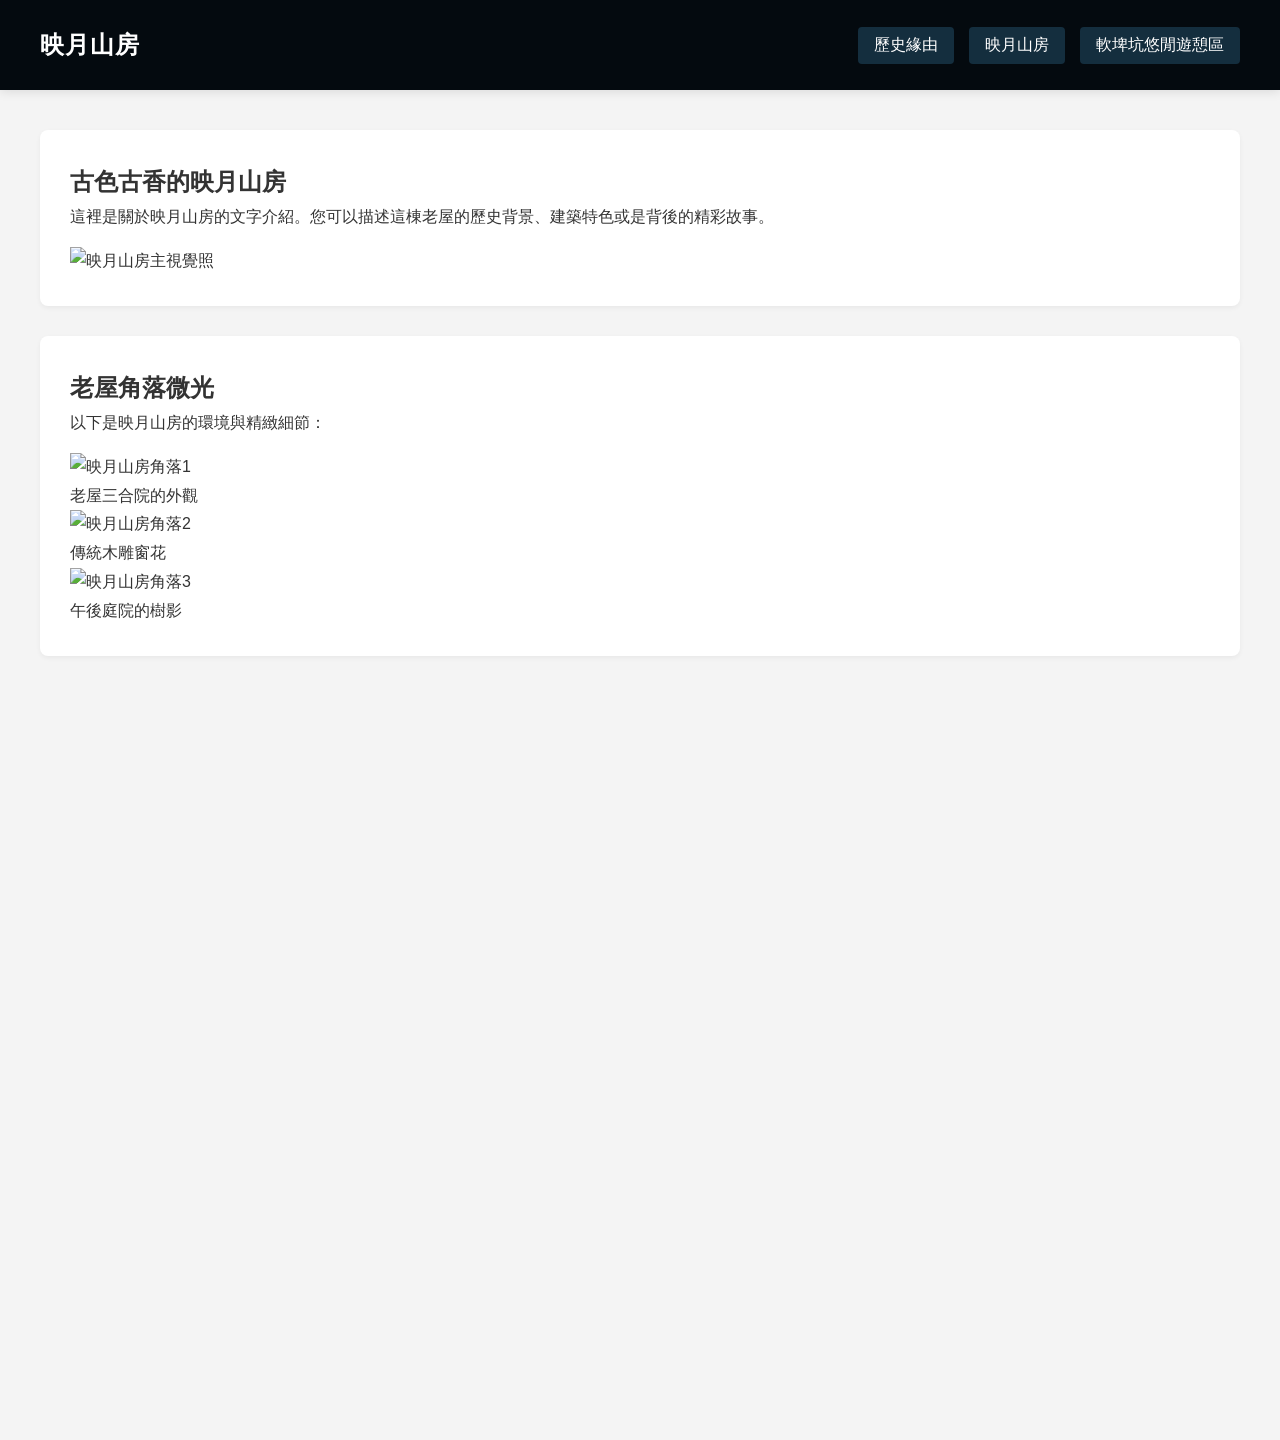
==== oldhouse.html @ 1957b660 "Add files via upload" ====
<!DOCTYPE html>
<html lang="zh-TW">
<head>
    <meta charset="UTF-8">
    <meta name="viewport" content="width=device-width, initial-scale=1.0">
    <title>映月山房</title>
    <link rel="stylesheet" href="style.css">
</head>
<body>

    <header class="top-banner">
        <div class="banner-title">映月山房</div>
        <div class="banner-buttons">
            <a class="nav-btn" href="index.html">歷史緣由</a>
            <a class="nav-btn" href="oldhouse.html">映月山房</a>
            <a class="nav-btn" href="soft_lane.html">軟埤坑悠閒遊憩區</a>
        </div>
    </header>

    <main class="main-content">
        
        <section class="content-section">
            <h2>古色古香的映月山房</h2>
            <p style="margin-bottom: 15px;">這裡是關於映月山房的文字介紹。您可以描述這棟老屋的歷史背景、建築特色或是背後的精彩故事。</p>
            
            <img class="page-img" src="images/oldhouse_main.jpg" alt="映月山房主視覺照">
        </section>

        <section class="content-section">
            <h2>老屋角落微光</h2>
            <p style="margin-bottom: 15px;">以下是映月山房的環境與精緻細節：</p>
            
            <div class="image-grid">
                <div class="grid-item">
                    <img src="images/photo1.jpg" alt="映月山房角落1">
                    <p class="img-caption">老屋三合院的外觀</p>
                </div>
                <div class="grid-item">
                    <img src="images/photo2.jpg" alt="映月山房角落2">
                    <p class="img-caption">傳統木雕窗花</p>
                </div>
                <div class="grid-item">
                    <img src="images/photo3.jpg" alt="映月山房角落3">
                    <p class="img-caption">午後庭院的樹影</p>
                </div>
            </div>
        </section>

    </main>

</body>
</html>
---- style.css ----
/* 基礎設定，清除預設邊距 */
* {
    margin: 0;
    padding: 0;
    box-sizing: border-box;
}

body {
    font-family: "Helvetica Neue", Arial, "Noto Sans TC", sans-serif;
    background-color: #f4f4f4;
    color: #333;
}

/* 頂部固定橫幅 (佔畫面高度 10vh) */
.top-banner {
    position: fixed;
    top: 0;
    left: 0;
    width: 100%;
    height: 10vh; /* 畫面高度的 10% */
    background-color: #040a0f;
    color: #ffffff;
    display: flex;
    justify-content: space-between; /* 讓左右兩端對齊 */
    align-items: center; /* 垂直居中 */
    padding: 0 40px;
    box-shadow: 0 2px 10px rgba(0,0,0,0.1);
    z-index: 1000; /* 確保橫幅永遠在最上層 */
}

/* 左側標題 */
.banner-title {
    font-size: 1.5rem;
    font-weight: bold;
    letter-spacing: 1px;
}

/* 右側按鈕區塊 */
.banner-buttons {
    display: flex;
    gap: 15px; /* 按鈕之間的間距 */
}

/* 按鈕樣式 (已修正為超連結 <a> 的專用樣式) */
.nav-btn {
    background-color: #142e3e;
    color: white;
    border: none;
    padding: 8px 16px;
    font-size: 1rem;
    border-radius: 4px;
    cursor: pointer;
    text-decoration: none; /* 移除超連結下底線 */
    display: inline-block; /* 讓 padding 維持效果 */
    transition: background 0.3s ease;
}

.nav-btn:hover {
    background-color: #2980b9; /* 滑鼠懸停時變深 */
}

/* 下方可捲動的主內容區塊 */
.main-content {
    margin-top: 10vh; /* 關鍵：空出 10vh 的上方空間，避免內容被橫幅遮住 */
    padding: 40px;
    min-height: 150vh; /* 故意製造超過畫面的高度，以便測試捲動效果 */
    line-height: 1.8;
}

/* 內容中的裝飾區塊（測試捲動用） */
.content-section {
    background: white;
    padding: 30px;
    margin-bottom: 30px;
    border-radius: 8px;
    box-shadow: 0 2px 5px rgba(0,0,0,0.05);
}
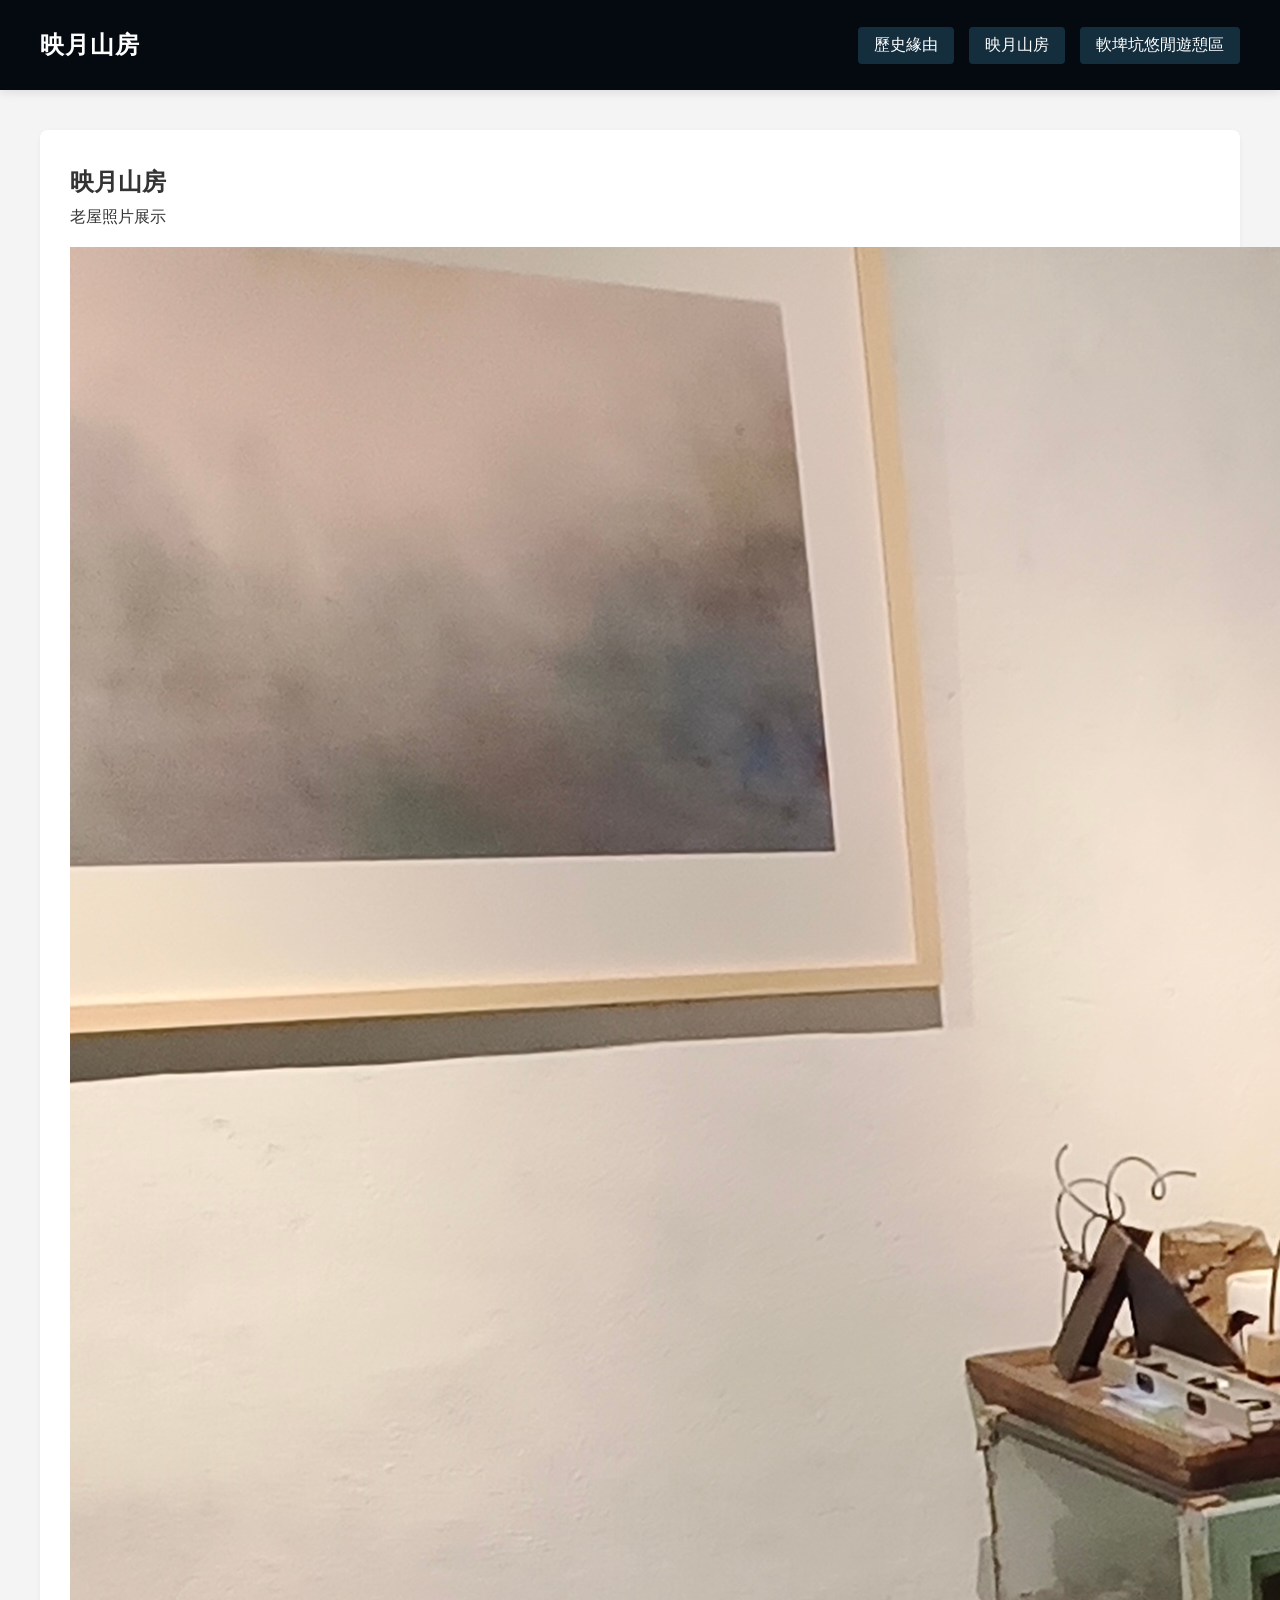
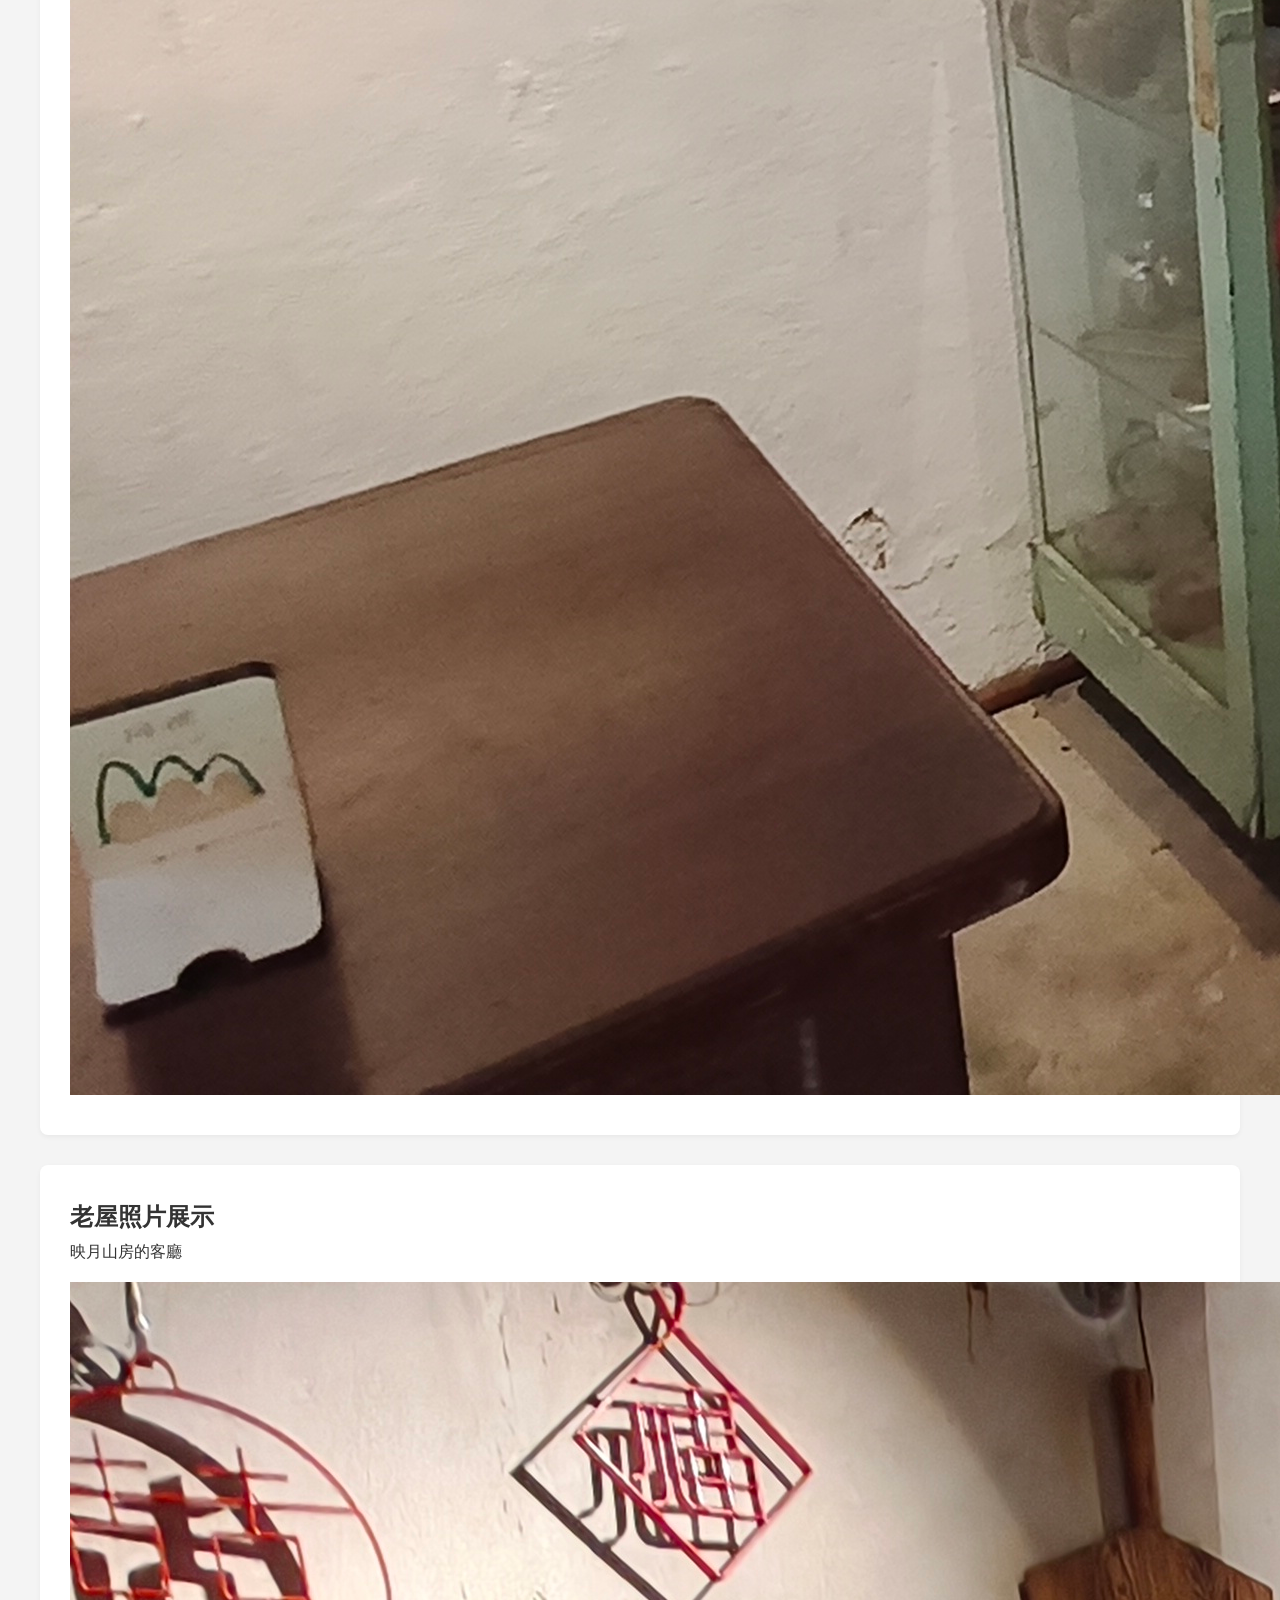
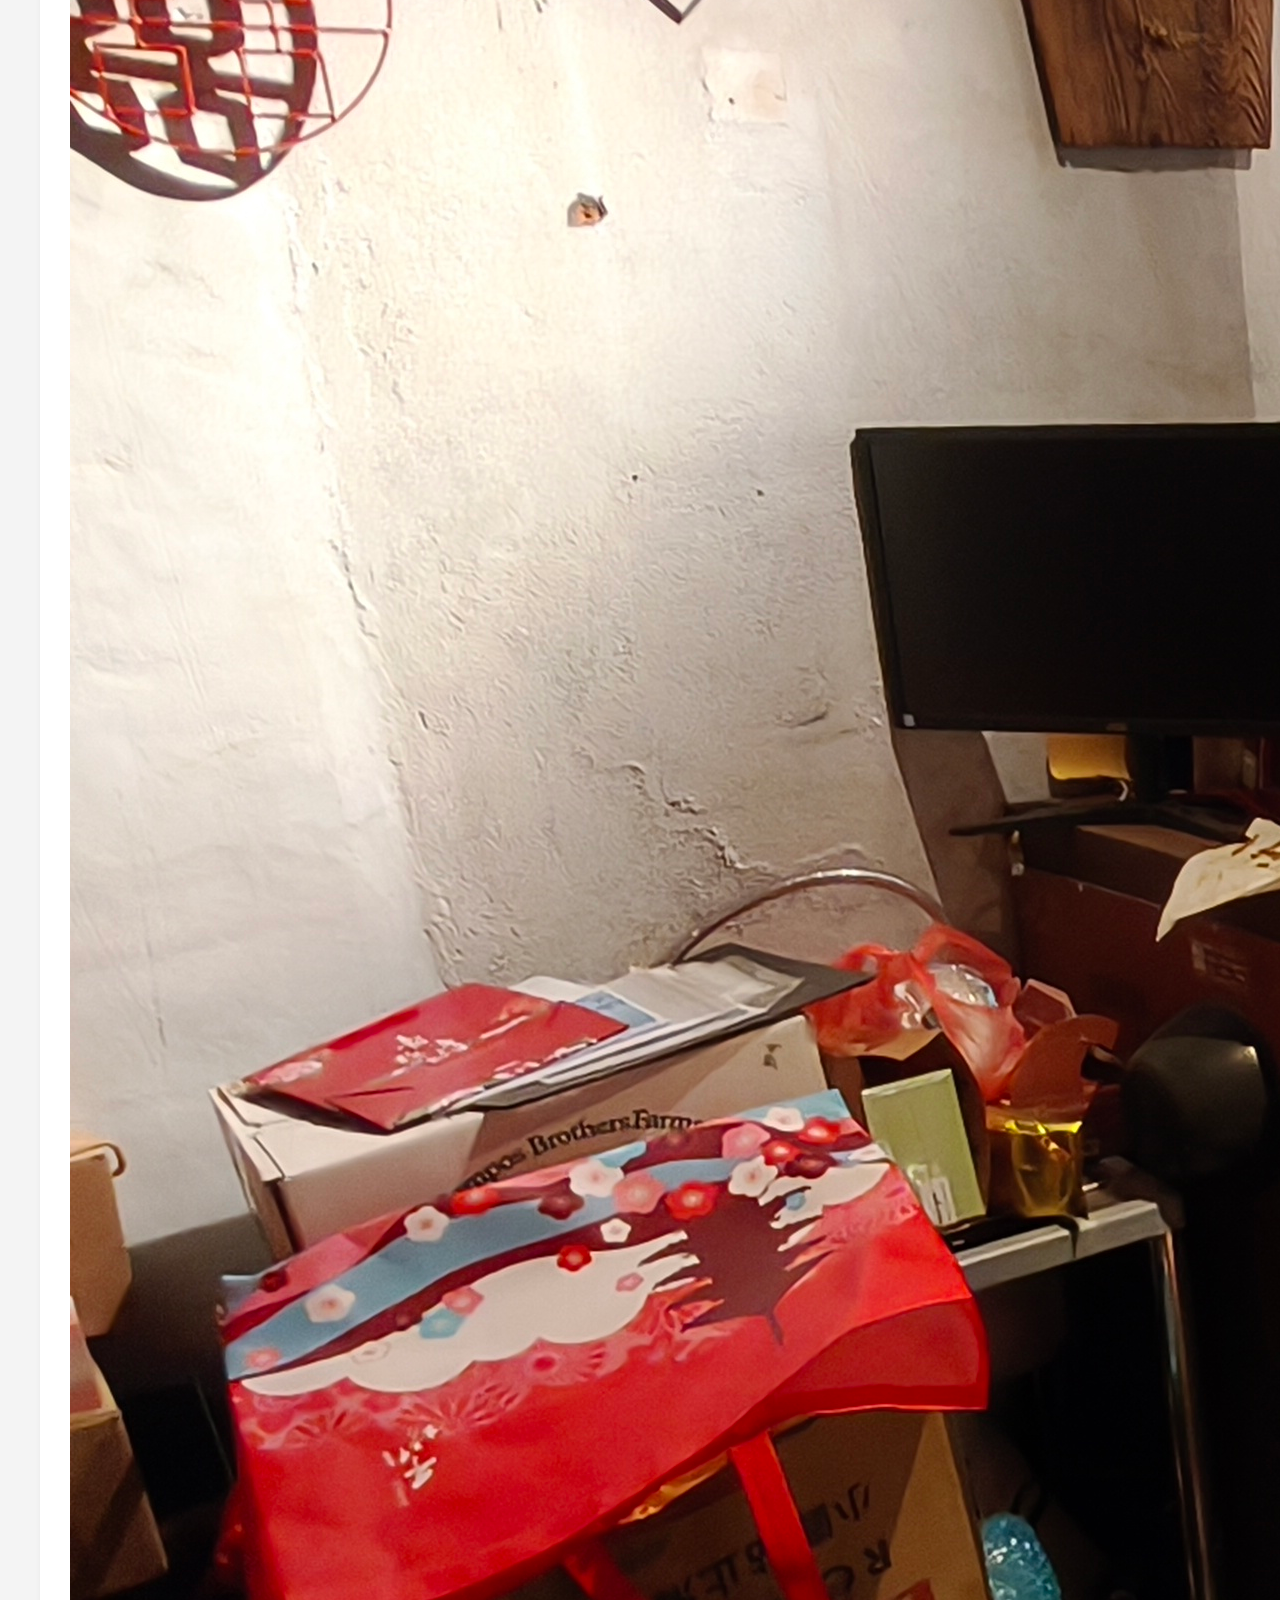
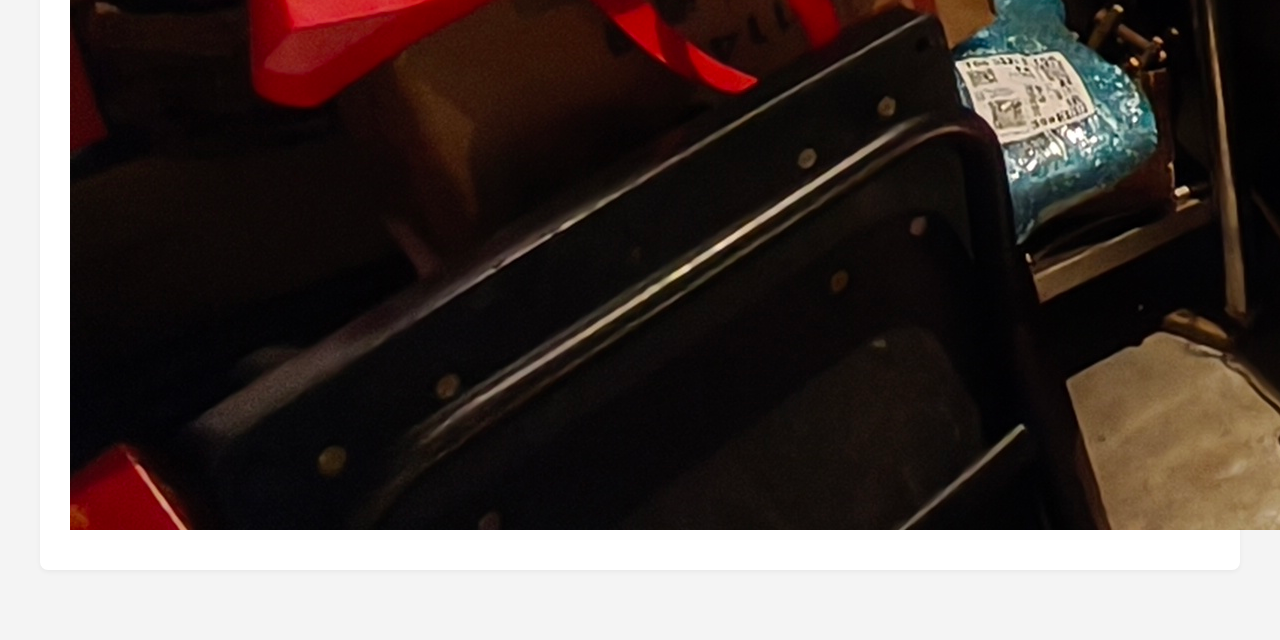
==== commit 2196bb67: "Update oldhouse.html" ====
--- a/oldhouse.html
+++ b/oldhouse.html
@@ -13,35 +13,27 @@
         <div class="banner-buttons">
             <a class="nav-btn" href="index.html">歷史緣由</a>
             <a class="nav-btn" href="oldhouse.html">映月山房</a>
-            <a class="nav-btn" href="soft_lane.html">軟埤坑悠閒遊憩區</a>
+            <a class="nav-btn" href="Ruanpikeng.html">軟埤坑悠閒遊憩區</a>
         </div>
     </header>
 
     <main class="main-content">
         
         <section class="content-section">
-            <h2>古色古香的映月山房</h2>
-            <p style="margin-bottom: 15px;">這裡是關於映月山房的文字介紹。您可以描述這棟老屋的歷史背景、建築特色或是背後的精彩故事。</p>
+            <h2>映月山房</h2>
+            <p style="margin-bottom: 15px;">老屋照片展示</p>
             
-            <img class="page-img" src="images/oldhouse_main.jpg" alt="映月山房主視覺照">
+            <img class="page-img" src="/image/house1.jpg" alt="映月山房主視覺照">
         </section>
 
         <section class="content-section">
-            <h2>老屋角落微光</h2>
-            <p style="margin-bottom: 15px;">以下是映月山房的環境與精緻細節：</p>
+            <h2>老屋照片展示</h2>
+            <p style="margin-bottom: 15px;">映月山房的客廳</p>
             
             <div class="image-grid">
                 <div class="grid-item">
-                    <img src="images/photo1.jpg" alt="映月山房角落1">
-                    <p class="img-caption">老屋三合院的外觀</p>
-                </div>
-                <div class="grid-item">
-                    <img src="images/photo2.jpg" alt="映月山房角落2">
-                    <p class="img-caption">傳統木雕窗花</p>
-                </div>
-                <div class="grid-item">
-                    <img src="images/photo3.jpg" alt="映月山房角落3">
-                    <p class="img-caption">午後庭院的樹影</p>
+                    <img src="/image/house2.jpg" alt="映月山房角落1">
+                    <p class="img-caption"></p>
                 </div>
             </div>
         </section>
@@ -49,4 +41,4 @@
     </main>
 
 </body>
-</html>+</html>
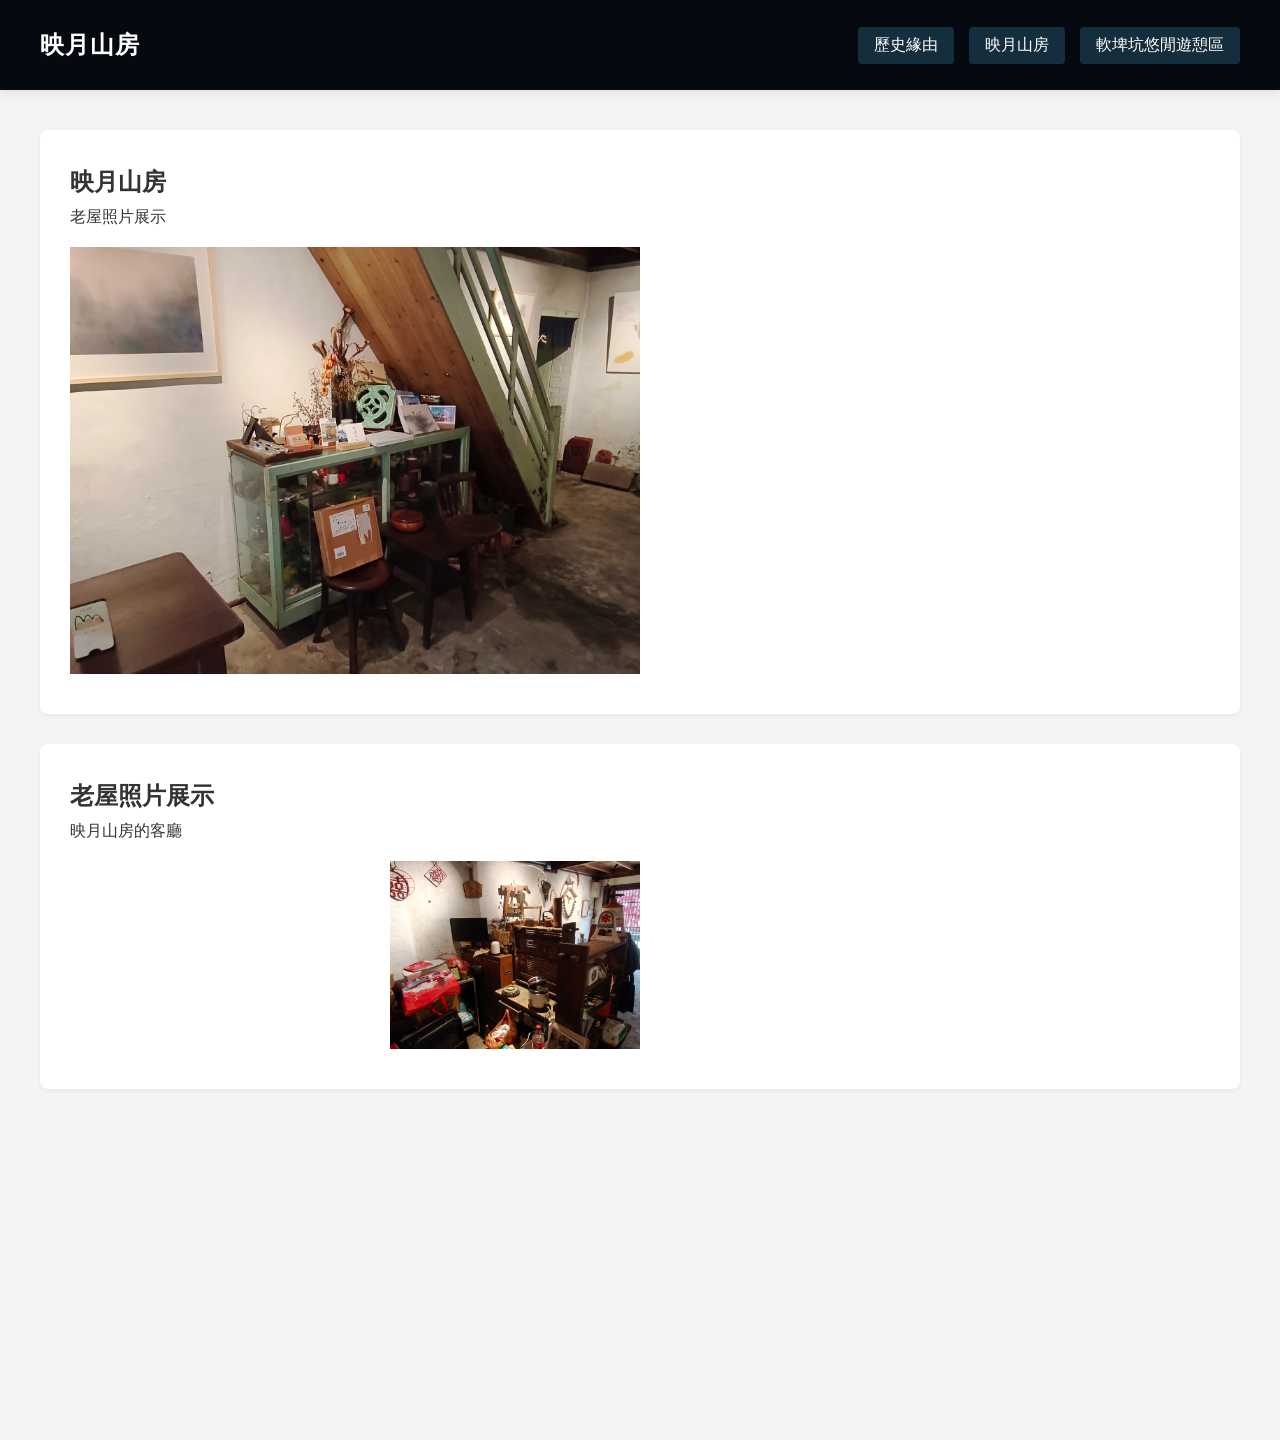
==== commit 865034c8: "Update oldhouse.html" ====
--- a/oldhouse.html
+++ b/oldhouse.html
@@ -23,7 +23,7 @@
             <h2>映月山房</h2>
             <p style="margin-bottom: 15px;">老屋照片展示</p>
             
-            <img class="page-img" src="/image/house1.jpg" alt="映月山房主視覺照">
+            <img class="page-img" src="./image/house1.jpg" alt="映月山房主視覺照" style="width: 50%;">
         </section>
 
         <section class="content-section">
@@ -32,7 +32,7 @@
             
             <div class="image-grid">
                 <div class="grid-item">
-                    <img src="/image/house2.jpg" alt="映月山房角落1">
+                    <img src="./image/house2.jpg" alt="映月山房角落1" style="width: 50%;">
                     <p class="img-caption"></p>
                 </div>
             </div>
--- a/style.css
+++ b/style.css
@@ -74,4 +74,13 @@
     margin-bottom: 30px;
     border-radius: 8px;
     box-shadow: 0 2px 5px rgba(0,0,0,0.05);
-}+}
+/* 單張大圖的設定 */
+.image-grid {
+    width: 100%;
+    max-width: 500px;  /* 💡 改成 500px（可以自由調整數字，數字越小照片越小） */
+    height: auto;      /* 保持比例不變形 */
+    border-radius: 6px;
+    display: block;
+    margin: 15px auto 0 auto; /* 保持置中 */
+}
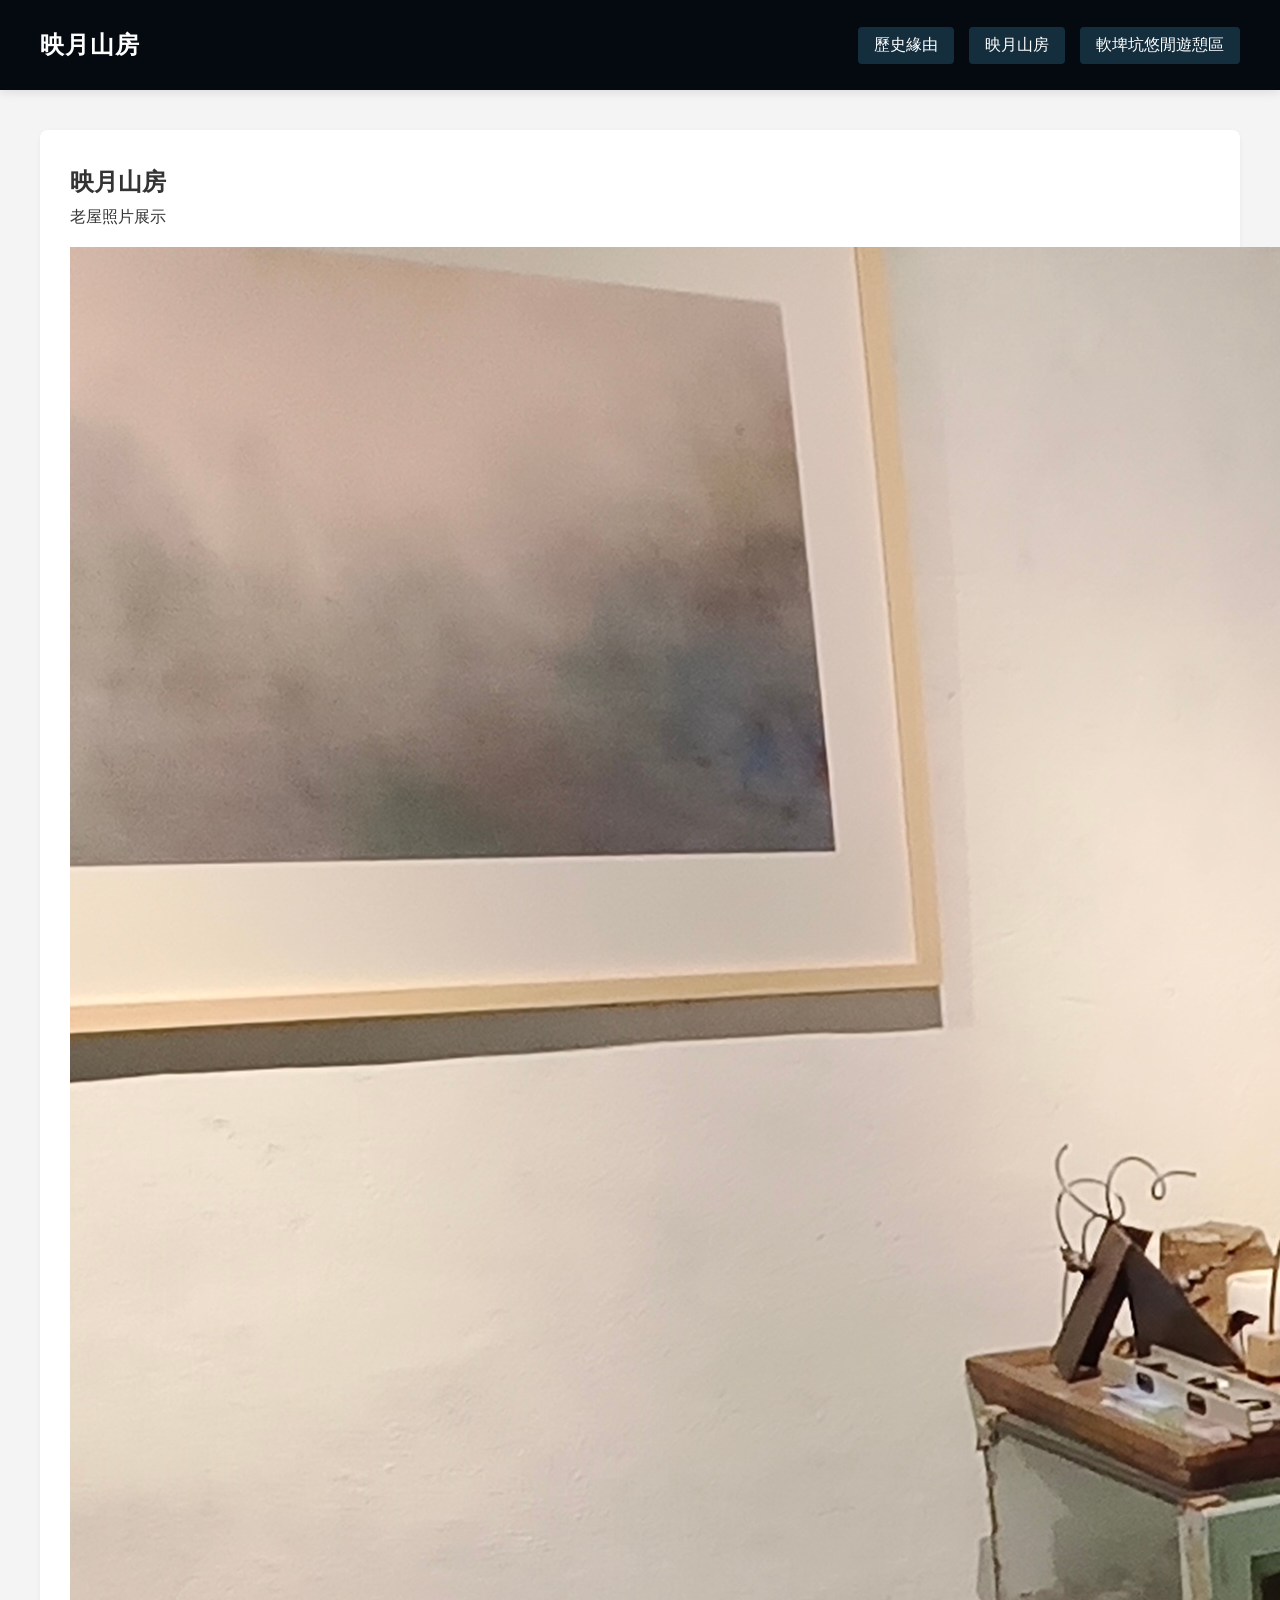
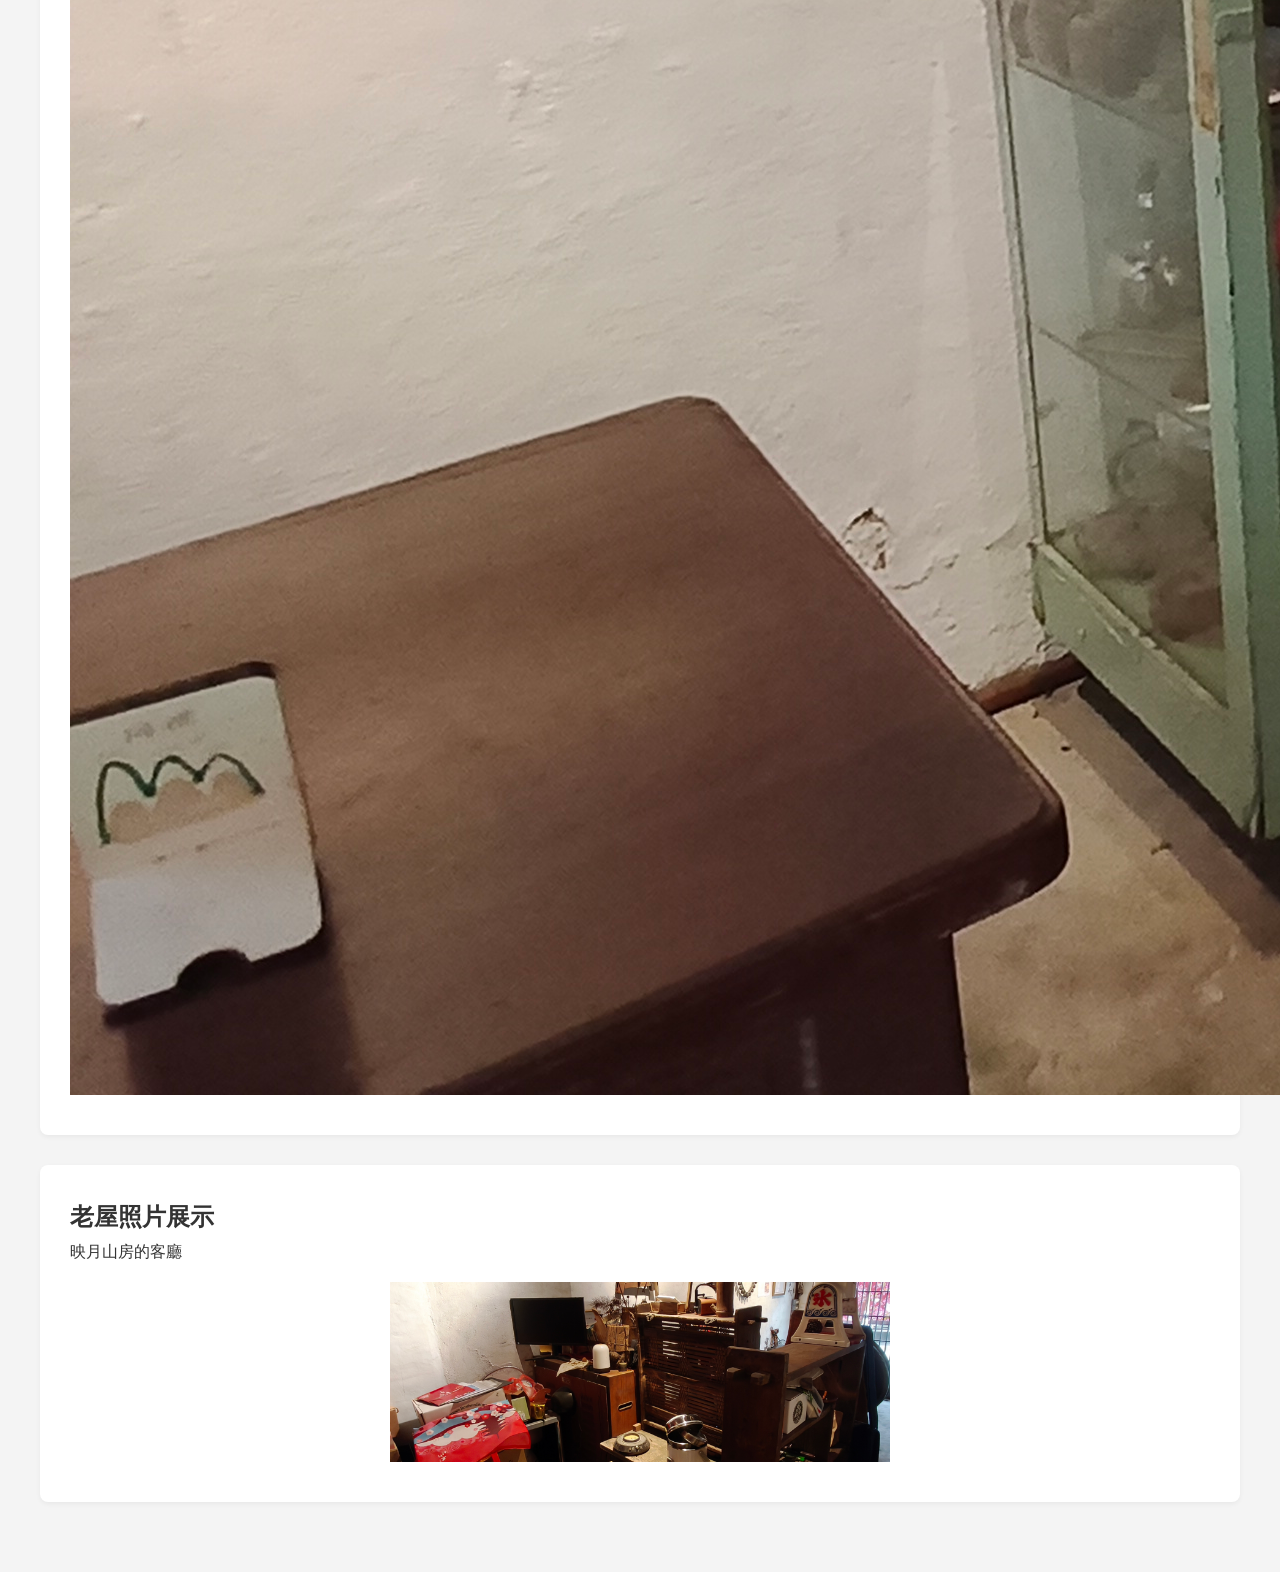
==== commit 4da8674b: "Update oldhouse.html" ====
--- a/oldhouse.html
+++ b/oldhouse.html
@@ -23,7 +23,7 @@
             <h2>映月山房</h2>
             <p style="margin-bottom: 15px;">老屋照片展示</p>
             
-            <img class="page-img" src="./image/house1.jpg" alt="映月山房主視覺照" style="width: 50%;">
+            <img class="page-img" src="./image/house1.jpg" alt="映月山房主視覺照">
         </section>
 
         <section class="content-section">
@@ -32,7 +32,7 @@
             
             <div class="image-grid">
                 <div class="grid-item">
-                    <img src="./image/house2.jpg" alt="映月山房角落1" style="width: 50%;">
+                    <img src="./image/house2.jpg" alt="映月山房角落1">
                     <p class="img-caption"></p>
                 </div>
             </div>
--- a/style.css
+++ b/style.css
@@ -84,3 +84,16 @@
     display: block;
     margin: 15px auto 0 auto; /* 保持置中 */
 }
+/* 網格內的小圖片 */
+.grid-item img {
+    width: 100%;
+    height: 180px;    /* 💡 可以把高度縮小到 150px ~ 180px */
+    object-fit: cover; 
+}
+
+page-img
+.page-img img {
+    width: 100%;
+    height: 180px;    /* 💡 可以把高度縮小到 150px ~ 180px */
+    object-fit: cover; 
+}
